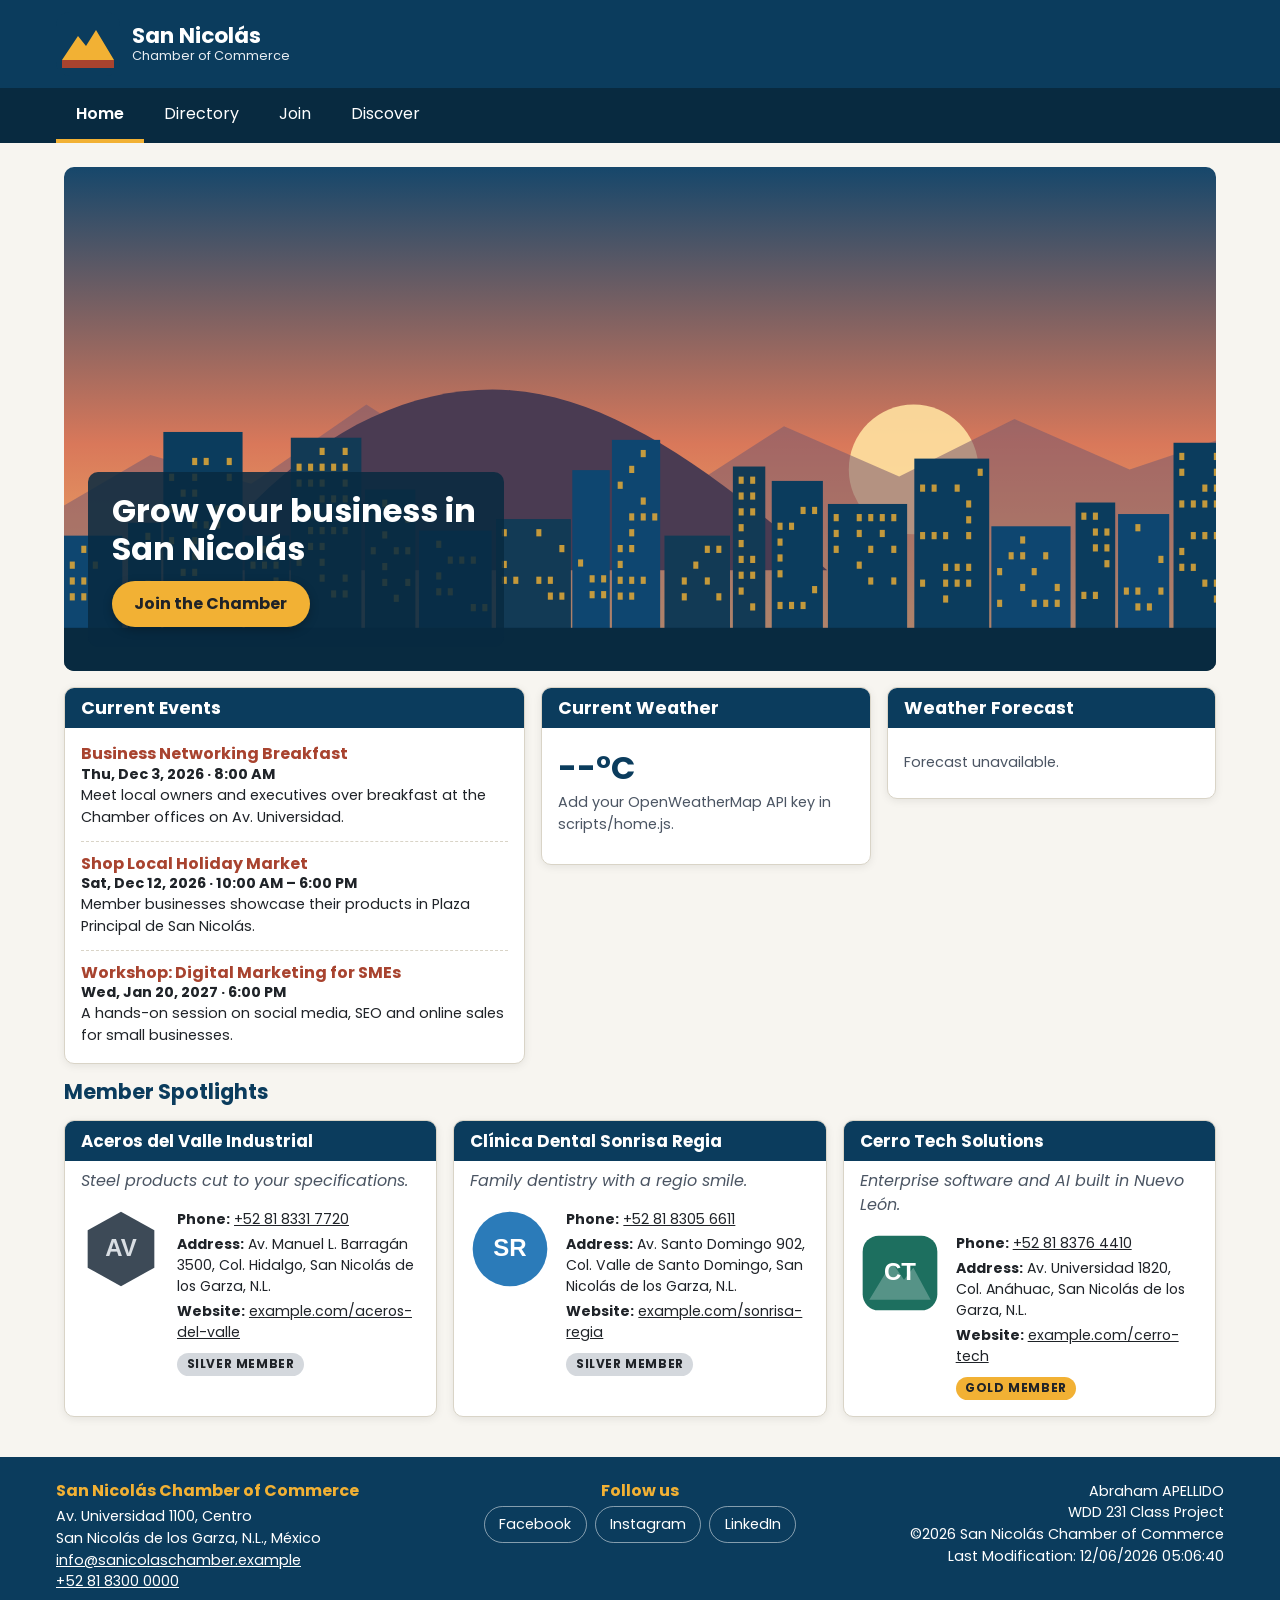
==== chamber/index.html @ 865063b8 "Chamber" ====
<!DOCTYPE html>
<html lang="en">

<head>
  <meta charset="UTF-8">
  <meta name="viewport" content="width=device-width, initial-scale=1.0">
  <title>San Nicolás Chamber of Commerce | Home</title>
  <meta name="description"
    content="The San Nicolás de los Garza Chamber of Commerce connects local businesses with events, networking, member spotlights and resources to grow in Nuevo León.">
  <meta name="author" content="Abraham">

  <!-- Open Graph (Facebook) -->
  <meta property="og:title" content="San Nicolás Chamber of Commerce">
  <meta property="og:description"
    content="Events, networking and member spotlights for businesses in San Nicolás de los Garza, Nuevo León.">
  <meta property="og:image" content="https://USERNAME.github.io/wdd231/chamber/images/og-image.png">
  <meta property="og:url" content="https://USERNAME.github.io/wdd231/chamber/index.html">
  <meta property="og:type" content="website">

  <link rel="icon" href="images/favicon.svg" type="image/svg+xml">

  <link rel="preconnect" href="https://fonts.googleapis.com">
  <link rel="preconnect" href="https://fonts.gstatic.com" crossorigin>
  <link href="https://fonts.googleapis.com/css2?family=Poppins:wght@400;600;700&display=swap" rel="stylesheet">

  <link rel="stylesheet" href="styles/normalize.css">
  <link rel="stylesheet" href="styles/small.css">
  <link rel="stylesheet" href="styles/larger.css">
</head>

<body>
  <header>
    <div class="header-bar">
      <a class="brand" href="index.html">
        <img src="images/logo.svg" alt="San Nicolás Chamber of Commerce logo" width="64" height="64">
        <span class="brand-name">San Nicolás <span>Chamber of Commerce</span></span>
      </a>
      <button id="menu" type="button" aria-label="Open menu" aria-expanded="false" aria-controls="primary-nav"></button>
    </div>
    <nav id="primary-nav" aria-label="Main">
      <ul class="nav-list">
        <li><a href="index.html" class="active" aria-current="page">Home</a></li>
        <li><a href="directory.html">Directory</a></li>
        <li><a href="join.html">Join</a></li>
        <li><a href="discover.html">Discover</a></li>
      </ul>
    </nav>
  </header>

  <main>
    <section class="hero">
      <img src="images/hero.svg"
        alt="Illustrated skyline of San Nicolás de los Garza at sunrise with the Topo Chico hill behind the city"
        width="1600" height="700" fetchpriority="high">
      <div class="hero-content">
        <h1>Grow your business in San Nicolás</h1>
        <a class="cta" href="join.html">Join the Chamber</a>
      </div>
    </section>

    <div class="home-grid">
      <section class="card events">
        <h2>Current Events</h2>
        <div class="card-body">
          <article class="event">
            <h3>Business Networking Breakfast</h3>
            <p><strong>Thu, Dec 3, 2026 · 8:00 AM</strong></p>
            <p>Meet local owners and executives over breakfast at the Chamber offices on Av. Universidad.</p>
          </article>
          <article class="event">
            <h3>Shop Local Holiday Market</h3>
            <p><strong>Sat, Dec 12, 2026 · 10:00 AM – 6:00 PM</strong></p>
            <p>Member businesses showcase their products in Plaza Principal de San Nicolás.</p>
          </article>
          <article class="event">
            <h3>Workshop: Digital Marketing for SMEs</h3>
            <p><strong>Wed, Jan 20, 2027 · 6:00 PM</strong></p>
            <p>A hands-on session on social media, SEO and online sales for small businesses.</p>
          </article>
        </div>
      </section>

      <section class="card weather">
        <h2>Current Weather</h2>
        <div class="card-body">
          <div class="weather-now">
            <img id="weather-icon" src="images/logo.svg" alt="" width="80" height="80" hidden>
            <div>
              <p class="temp" id="current-temp">--&deg;C</p>
              <p id="weather-desc" class="status">Loading weather…</p>
            </div>
          </div>
          <div class="weather-details" id="weather-details"></div>
        </div>
      </section>

      <section class="card forecast">
        <h2>Weather Forecast</h2>
        <div class="card-body">
          <ul class="forecast-list" id="forecast">
            <li class="status">Loading forecast…</li>
          </ul>
        </div>
      </section>
    </div>

    <section class="spotlights">
      <h2>Member Spotlights</h2>
      <div class="spotlight-container" id="spotlight-container">
        <p class="status">Loading spotlights…</p>
      </div>
    </section>
  </main>

  <footer>
    <div class="footer-grid">
      <div>
        <h2>San Nicolás Chamber of Commerce</h2>
        <address>
          Av. Universidad 1100, Centro<br>
          San Nicolás de los Garza, N.L., México<br>
          <a href="mailto:info@sanicolaschamber.example">info@sanicolaschamber.example</a><br>
          <a href="tel:+528183000000">+52 81 8300 0000</a>
        </address>
      </div>
      <div class="footer-social">
        <h2>Follow us</h2>
        <ul class="social">
          <li><a href="https://www.facebook.com" target="_blank" rel="noopener">Facebook</a></li>
          <li><a href="https://www.instagram.com" target="_blank" rel="noopener">Instagram</a></li>
          <li><a href="https://www.linkedin.com" target="_blank" rel="noopener">LinkedIn</a></li>
        </ul>
      </div>
      <div class="footer-dev">
        <p>Abraham APELLIDO</p>
        <p>WDD 231 Class Project</p>
        <p>&copy;<span id="currentyear"></span> San Nicolás Chamber of Commerce</p>
        <p id="lastModified"></p>
      </div>
    </div>
  </footer>

  <script src="scripts/common.js" defer></script>
  <script src="scripts/home.js" defer></script>
</body>

</html>
---- chamber/styles/small.css ----
/* ===== San Nicolás Chamber of Commerce — base / mobile styles ===== */
:root {
  --primary: #0b3c5d;      /* deep blue */
  --secondary: #a8432f;    /* terracotta */
  --accent: #f2b134;       /* gold */
  --background: #f7f5f0;   /* warm off-white */
  --surface: #ffffff;
  --text: #1f2328;
  --muted: #4b5563;
  --border: #d9d4c7;
  --radius: 10px;
  --shadow: 0 2px 8px rgb(0 0 0 / 0.08);
  --font: "Poppins", "Segoe UI", Arial, sans-serif;
}

body {
  font-family: var(--font);
  background: var(--background);
  color: var(--text);
  line-height: 1.5;
  min-height: 100vh;
  display: flex;
  flex-direction: column;
}

main {
  flex: 1;
  width: 100%;
  max-width: 1200px;
  margin: 0 auto;
  padding: 1rem;
}

h1, h2, h3 {
  line-height: 1.2;
}

.visually-hidden {
  position: absolute;
  width: 1px;
  height: 1px;
  overflow: hidden;
  clip: rect(0 0 0 0);
  white-space: nowrap;
}

/* ---------- Header ---------- */
header {
  background: var(--primary);
  color: #fff;
}

.header-bar {
  max-width: 1200px;
  margin: 0 auto;
  padding: 0.75rem 1rem;
  display: flex;
  align-items: center;
  gap: 0.75rem;
}

.brand {
  display: flex;
  align-items: center;
  gap: 0.75rem;
  text-decoration: none;
  color: #fff;
  flex: 1;
}

.brand img {
  width: 48px;
  height: 48px;
}

.brand-name {
  font-size: 1.05rem;
  font-weight: 700;
  line-height: 1.15;
}

.brand-name span {
  display: block;
  font-size: 0.8rem;
  font-weight: 400;
  color: #e8edf2;
}

#menu {
  background: none;
  border: 2px solid rgb(255 255 255 / 0.6);
  border-radius: 6px;
  color: #fff;
  font-size: 1.5rem;
  width: 44px;
  height: 44px;
  line-height: 1;
}

#menu::before {
  content: "☰";
}

#menu.open::before {
  content: "✕";
}

/* ---------- Navigation ---------- */
#primary-nav {
  display: none;
  background: #082a40;
}

#primary-nav.open {
  display: block;
}

#primary-nav ul {
  max-width: 1200px;
  margin: 0 auto;
}

#primary-nav a {
  display: block;
  padding: 0.85rem 1rem;
  color: #fff;
  text-decoration: none;
  border-top: 1px solid rgb(255 255 255 / 0.1);
}

#primary-nav a:hover,
#primary-nav a:focus-visible {
  background: rgb(255 255 255 / 0.12);
}

#primary-nav a.active {
  border-left: 4px solid var(--accent);
  font-weight: 600;
}

/* ---------- Shared card ---------- */
.card {
  background: var(--surface);
  border: 1px solid var(--border);
  border-radius: var(--radius);
  box-shadow: var(--shadow);
  overflow: hidden;
}

.card > h2 {
  background: var(--primary);
  color: #fff;
  font-size: 1.1rem;
  padding: 0.6rem 1rem;
}

.card-body {
  padding: 1rem;
}

/* ---------- Home: hero ---------- */
.hero {
  position: relative;
  border-radius: var(--radius);
  overflow: hidden;
  margin-bottom: 1rem;
}

.hero img {
  width: 100%;
  height: auto;
}

.hero-content {
  background: var(--primary);
  color: #fff;
  padding: 1rem;
}

.hero-content h1 {
  font-size: 1.35rem;
  margin-bottom: 0.75rem;
}

.cta {
  display: inline-block;
  background: var(--accent);
  color: var(--text);
  font-weight: 700;
  text-decoration: none;
  padding: 0.7rem 1.4rem;
  border-radius: 999px;
  box-shadow: 0 3px 10px rgb(0 0 0 / 0.25);
  transition: transform 0.15s ease, background 0.15s ease;
}

.cta:hover,
.cta:focus-visible {
  background: #ffc857;
  transform: translateY(-2px);
}

/* ---------- Home: info grid ---------- */
.home-grid,
.spotlights {
  display: grid;
  gap: 1rem;
  margin-bottom: 1rem;
}

.event {
  padding-bottom: 0.75rem;
  margin-bottom: 0.75rem;
  border-bottom: 1px dashed var(--border);
}

.event:last-child {
  border-bottom: none;
  margin-bottom: 0;
  padding-bottom: 0;
}

.event h3 {
  font-size: 1rem;
  color: var(--secondary);
}

.event p {
  font-size: 0.9rem;
}

.weather-now {
  display: flex;
  align-items: center;
  gap: 1rem;
}

.weather-now img {
  width: 80px;
  height: 80px;
  background: #e6eef4;
  border-radius: 50%;
}

.temp {
  font-size: 2rem;
  font-weight: 700;
  color: var(--primary);
}

.weather-details {
  margin-top: 0.75rem;
  font-size: 0.9rem;
}

.weather-details p span,
.forecast-list strong {
  font-weight: 600;
}

.forecast-list li {
  display: flex;
  justify-content: space-between;
  padding: 0.5rem 0;
  border-bottom: 1px solid var(--border);
}

.forecast-list li:last-child {
  border-bottom: none;
}

.status {
  color: var(--muted);
  font-size: 0.9rem;
}

/* ---------- Spotlights ---------- */
.spotlights > h2 {
  font-size: 1.3rem;
  color: var(--primary);
}

.spotlight-container {
  display: grid;
  gap: 1rem;
}

.spotlight h3 {
  background: var(--primary);
  color: #fff;
  font-size: 1.05rem;
  padding: 0.6rem 1rem;
}

.spotlight .tagline {
  font-style: italic;
  color: var(--muted);
  padding: 0.5rem 1rem 0;
}

.spotlight-body {
  display: flex;
  gap: 1rem;
  padding: 1rem;
  align-items: flex-start;
}

.spotlight-body img {
  width: 80px;
  height: 80px;
  flex-shrink: 0;
}

.spotlight-body p {
  font-size: 0.88rem;
  margin-bottom: 0.25rem;
  overflow-wrap: anywhere;
}

.level {
  display: inline-block;
  font-size: 0.75rem;
  font-weight: 700;
  text-transform: uppercase;
  letter-spacing: 0.05em;
  padding: 0.15rem 0.6rem;
  border-radius: 999px;
  margin-top: 0.35rem;
}

.level-3 {
  background: var(--accent);
  color: var(--text);
}

.level-2 {
  background: #d4d8dd;
  color: var(--text);
}

.level-1 {
  background: #e8e2d5;
  color: var(--text);
}

/* ---------- Directory ---------- */
.directory-header {
  display: flex;
  flex-wrap: wrap;
  justify-content: space-between;
  align-items: center;
  gap: 0.75rem;
  margin-bottom: 1rem;
}

.directory-header h1 {
  font-size: 1.5rem;
  color: var(--primary);
}

.view-toggle {
  display: flex;
  gap: 0.5rem;
}

.view-toggle button {
  background: var(--surface);
  border: 2px solid var(--primary);
  color: var(--primary);
  border-radius: 6px;
  padding: 0.45rem 1rem;
  font-weight: 600;
  min-height: 44px;
}

.view-toggle button[aria-pressed="true"] {
  background: var(--primary);
  color: #fff;
}

/* Grid view */
.members.grid {
  display: grid;
  gap: 1rem;
}

.members.grid .member {
  background: var(--surface);
  border: 1px solid var(--border);
  border-radius: var(--radius);
  box-shadow: var(--shadow);
  padding: 1rem;
  text-align: center;
}

.members.grid .member img {
  width: 100px;
  height: 100px;
  margin: 0 auto 0.75rem;
}

.members.grid .member h2 {
  font-size: 1.1rem;
  color: var(--primary);
}

.member p {
  font-size: 0.9rem;
  overflow-wrap: anywhere;
}

.member .industry {
  color: var(--muted);
  font-style: italic;
}

/* List view */
.members.list .member {
  display: grid;
  gap: 0.15rem;
  padding: 0.75rem 1rem;
  background: var(--surface);
}

.members.list .member:nth-child(even) {
  background: #ece7dc;
}

.members.list .member img,
.members.list .member .industry {
  display: none;
}

.members.list .member h2 {
  font-size: 1rem;
  color: var(--primary);
}

/* ---------- Footer ---------- */
footer {
  background: var(--primary);
  color: #fff;
  font-size: 0.9rem;
}

.footer-grid {
  max-width: 1200px;
  margin: 0 auto;
  padding: 1.5rem 1rem;
  display: grid;
  gap: 1.25rem;
}

footer h2 {
  font-size: 1rem;
  margin-bottom: 0.4rem;
  color: var(--accent);
}

footer address {
  font-style: normal;
}

.social {
  display: flex;
  flex-wrap: wrap;
  gap: 0.5rem;
}

.social a {
  display: inline-block;
  padding: 0.4rem 0.9rem;
  border: 1px solid rgb(255 255 255 / 0.5);
  border-radius: 999px;
  text-decoration: none;
}

.social a:hover,
.social a:focus-visible {
  background: rgb(255 255 255 / 0.15);
}

a:focus-visible,
button:focus-visible {
  outline: 3px solid var(--accent);
  outline-offset: 2px;
}
---- chamber/styles/larger.css ----
/* ===== Larger views ===== */

/* Tablet and up */
@media (min-width: 40em) {
  .members.grid {
    grid-template-columns: repeat(2, 1fr);
  }

  .members.list .member {
    grid-template-columns: 1.3fr 2fr 1fr 1.2fr;
    align-items: center;
    gap: 1rem;
  }

  .members.list .member p {
    margin: 0;
  }

  .spotlight-container {
    grid-template-columns: repeat(2, 1fr);
  }

  /* Hero call to action sits over the image */
  .hero-content {
    position: absolute;
    left: 1.5rem;
    bottom: 1.5rem;
    max-width: 26rem;
    background: rgb(8 42 64 / 0.85);
    border-radius: var(--radius);
    padding: 1.25rem 1.5rem;
  }

  .hero-content h1 {
    font-size: 1.6rem;
  }

  .footer-grid {
    grid-template-columns: repeat(3, 1fr);
    align-items: start;
  }

  .footer-dev {
    text-align: right;
  }

  .footer-social {
    text-align: center;
  }

  .social {
    justify-content: center;
  }
}

/* Desktop */
@media (min-width: 64em) {
  #menu {
    display: none;
  }

  #primary-nav,
  #primary-nav.open {
    display: block;
  }

  #primary-nav ul {
    display: flex;
    padding: 0 1rem;
  }

  #primary-nav a {
    border-top: none;
    border-bottom: 4px solid transparent;
    padding: 0.85rem 1.25rem;
  }

  #primary-nav a.active {
    border-left: none;
    border-bottom-color: var(--accent);
  }

  .brand img {
    width: 64px;
    height: 64px;
  }

  .brand-name {
    font-size: 1.35rem;
  }

  main {
    padding: 1.5rem;
  }

  .hero-content h1 {
    font-size: 2rem;
  }

  /* Events | Current weather | Forecast */
  .home-grid {
    grid-template-columns: 1.4fr 1fr 1fr;
    align-items: start;
  }

  .spotlight-container {
    grid-template-columns: repeat(3, 1fr);
  }

  .members.grid {
    grid-template-columns: repeat(3, 1fr);
  }
}
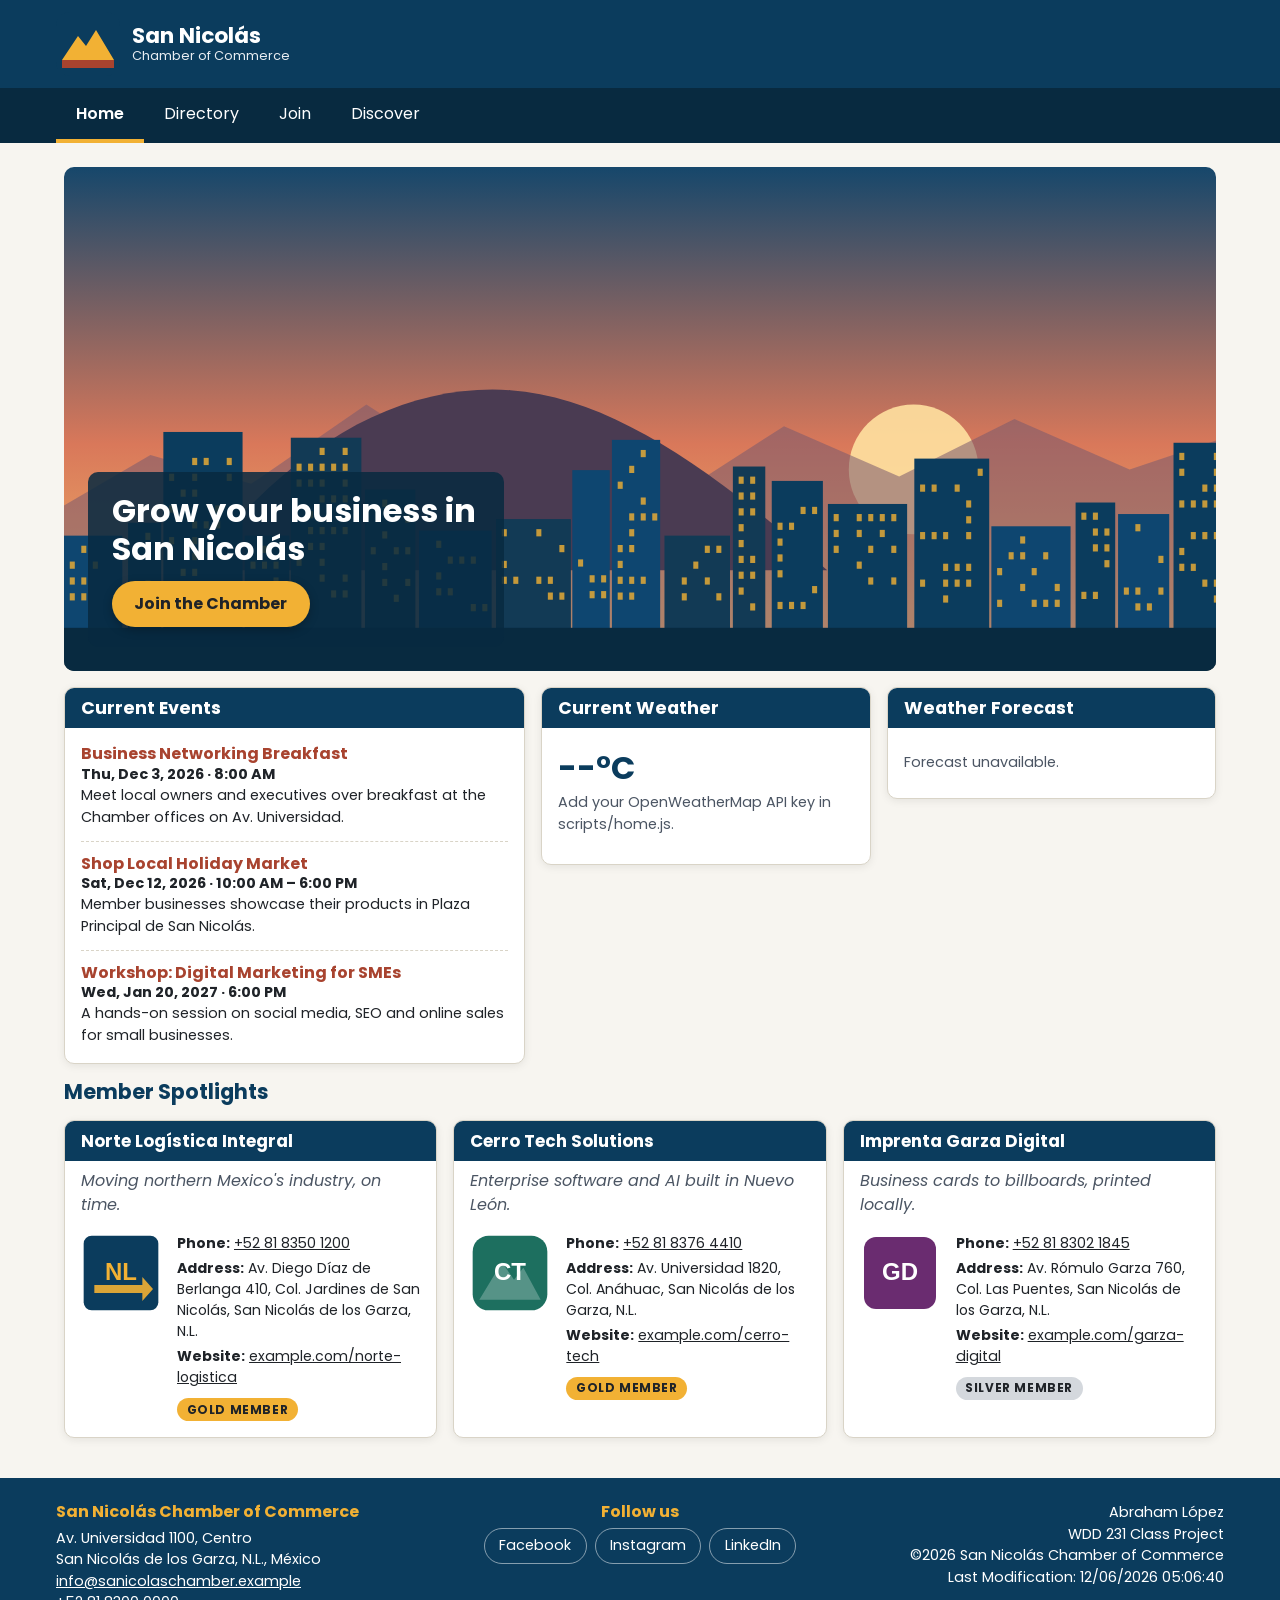
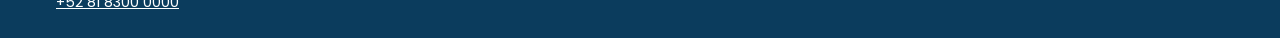
==== commit c2ef25b1: "fixes" ====
--- a/chamber/index.html
+++ b/chamber/index.html
@@ -7,14 +7,14 @@
   <title>San Nicolás Chamber of Commerce | Home</title>
   <meta name="description"
     content="The San Nicolás de los Garza Chamber of Commerce connects local businesses with events, networking, member spotlights and resources to grow in Nuevo León.">
-  <meta name="author" content="Abraham">
+  <meta name="author" content="Abraham López">
 
   <!-- Open Graph (Facebook) -->
   <meta property="og:title" content="San Nicolás Chamber of Commerce">
   <meta property="og:description"
     content="Events, networking and member spotlights for businesses in San Nicolás de los Garza, Nuevo León.">
-  <meta property="og:image" content="https://USERNAME.github.io/wdd231/chamber/images/og-image.png">
-  <meta property="og:url" content="https://USERNAME.github.io/wdd231/chamber/index.html">
+  <meta property="og:image" content="https://harsh85cs.github.io/wdd231/chamber/images/og-image.png">
+  <meta property="og:url" content="https://harsh85cs.github.io/wdd231/chamber/index.html">
   <meta property="og:type" content="website">
 
   <link rel="icon" href="images/favicon.svg" type="image/svg+xml">
@@ -26,6 +26,8 @@
   <link rel="stylesheet" href="styles/normalize.css">
   <link rel="stylesheet" href="styles/small.css">
   <link rel="stylesheet" href="styles/larger.css">
+  <script src="scripts/common.js" defer></script>
+  <script src="scripts/home.js" defer></script>
 </head>
 
 <body>
@@ -132,7 +134,7 @@
         </ul>
       </div>
       <div class="footer-dev">
-        <p>Abraham APELLIDO</p>
+        <p>Abraham López</p>
         <p>WDD 231 Class Project</p>
         <p>&copy;<span id="currentyear"></span> San Nicolás Chamber of Commerce</p>
         <p id="lastModified"></p>
@@ -140,8 +142,6 @@
     </div>
   </footer>
 
-  <script src="scripts/common.js" defer></script>
-  <script src="scripts/home.js" defer></script>
 </body>
 
 </html>
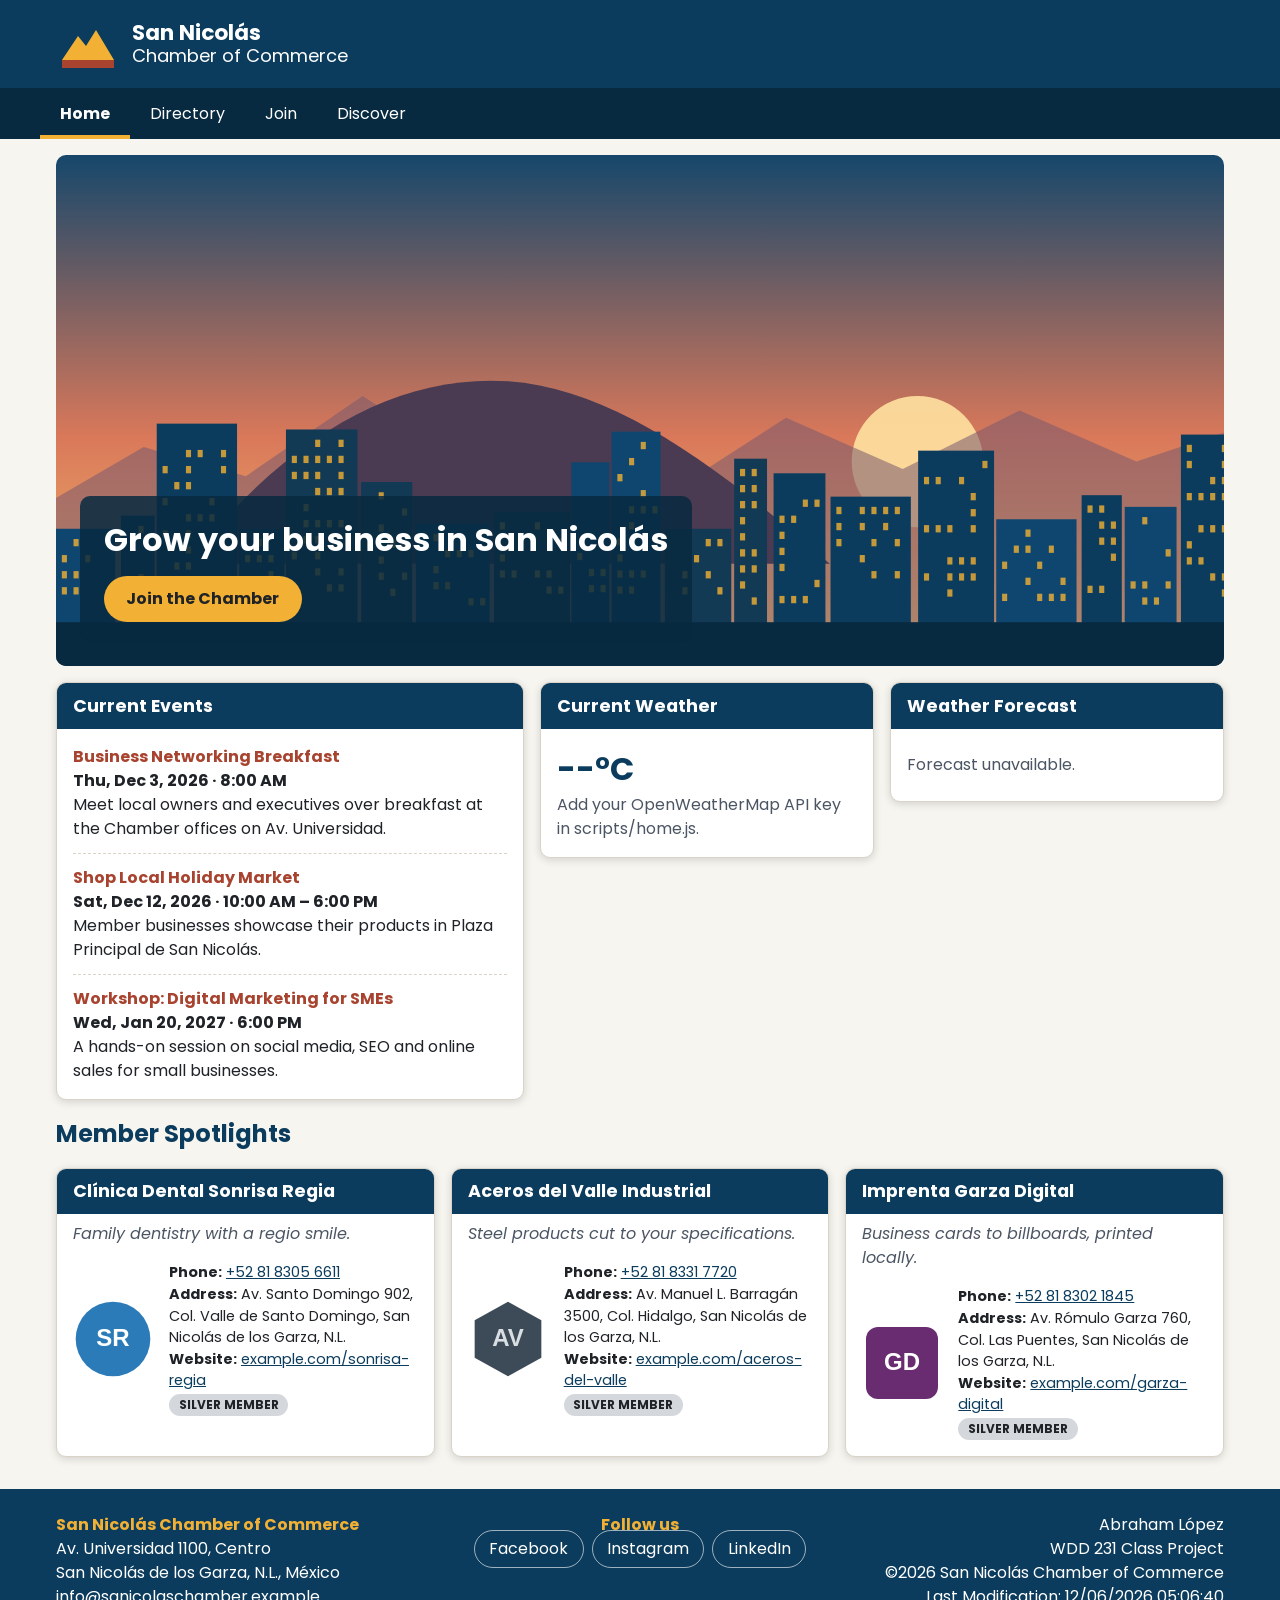
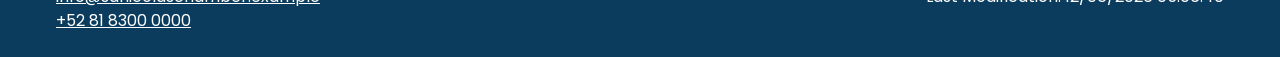
==== commit d4cc132c: "less styles" ====
--- a/chamber/index.html
+++ b/chamber/index.html
@@ -35,7 +35,7 @@
     <div class="header-bar">
       <a class="brand" href="index.html">
         <img src="images/logo.svg" alt="San Nicolás Chamber of Commerce logo" width="64" height="64">
-        <span class="brand-name">San Nicolás <span>Chamber of Commerce</span></span>
+        <span>San Nicolás <small>Chamber of Commerce</small></span>
       </a>
       <button id="menu" type="button" aria-label="Open menu" aria-expanded="false" aria-controls="primary-nav"></button>
     </div>
--- a/chamber/styles/small.css
+++ b/chamber/styles/small.css
@@ -1,53 +1,49 @@
 /* ===== San Nicolás Chamber of Commerce — base / mobile styles ===== */
 :root {
-  --primary: #0b3c5d;      /* deep blue */
-  --secondary: #a8432f;    /* terracotta */
-  --accent: #f2b134;       /* gold */
-  --background: #f7f5f0;   /* warm off-white */
-  --surface: #ffffff;
+  /* Palette: every color is a hex value stored in a variable */
+  --primary: #0b3c5d;
+  --primary-dark: #082a40;
+  --secondary: #a8432f;
+  --accent: #f2b134;
+  --background: #f7f5f0;
+  --white: #ffffff;
   --text: #1f2328;
   --muted: #4b5563;
   --border: #d9d4c7;
+  --light: #ece7dc;
+  --silver: #d4d8dd;
+  --overlay: #082a40d9;
+  --white-15: #ffffff26;
+  --white-60: #ffffff99;
+  --clear: #ffffff00;
+  --shadow: 0 2px 8px #00000026;
   --radius: 10px;
-  --shadow: 0 2px 8px rgb(0 0 0 / 0.08);
-  --font: "Poppins", "Segoe UI", Arial, sans-serif;
 }
 
 body {
-  font-family: var(--font);
+  font-family: "Poppins", Arial, sans-serif;
   background: var(--background);
   color: var(--text);
   line-height: 1.5;
-  min-height: 100vh;
-  display: flex;
-  flex-direction: column;
 }
 
 main {
-  flex: 1;
-  width: 100%;
   max-width: 1200px;
   margin: 0 auto;
   padding: 1rem;
 }
 
-h1, h2, h3 {
-  line-height: 1.2;
-}
-
-.visually-hidden {
-  position: absolute;
-  width: 1px;
-  height: 1px;
-  overflow: hidden;
-  clip: rect(0 0 0 0);
-  white-space: nowrap;
-}
-
-/* ---------- Header ---------- */
-header {
+main a {
+  color: var(--primary);
+}
+
+/* ---------- Header & navigation ---------- */
+header,
+footer,
+.card > h2,
+.spotlight h3 {
   background: var(--primary);
-  color: #fff;
+  color: var(--white);
 }
 
 .header-bar {
@@ -56,45 +52,32 @@
   padding: 0.75rem 1rem;
   display: flex;
   align-items: center;
-  gap: 0.75rem;
+  justify-content: space-between;
 }
 
 .brand {
   display: flex;
   align-items: center;
   gap: 0.75rem;
+  color: var(--white);
   text-decoration: none;
-  color: #fff;
-  flex: 1;
-}
-
-.brand img {
-  width: 48px;
-  height: 48px;
-}
-
-.brand-name {
-  font-size: 1.05rem;
   font-weight: 700;
   line-height: 1.15;
 }
 
-.brand-name span {
+.brand small {
   display: block;
-  font-size: 0.8rem;
   font-weight: 400;
-  color: #e8edf2;
 }
 
 #menu {
-  background: none;
-  border: 2px solid rgb(255 255 255 / 0.6);
+  background: var(--clear);
+  border: 2px solid var(--white-60);
   border-radius: 6px;
-  color: #fff;
+  color: var(--white);
   font-size: 1.5rem;
   width: 44px;
   height: 44px;
-  line-height: 1;
 }
 
 #menu::before {
@@ -105,57 +88,56 @@
   content: "✕";
 }
 
-/* ---------- Navigation ---------- */
 #primary-nav {
   display: none;
-  background: #082a40;
+  background: var(--primary-dark);
 }
 
 #primary-nav.open {
   display: block;
-}
-
-#primary-nav ul {
-  max-width: 1200px;
-  margin: 0 auto;
 }
 
 #primary-nav a {
   display: block;
   padding: 0.85rem 1rem;
-  color: #fff;
+  color: var(--white);
   text-decoration: none;
-  border-top: 1px solid rgb(255 255 255 / 0.1);
 }
 
 #primary-nav a:hover,
-#primary-nav a:focus-visible {
-  background: rgb(255 255 255 / 0.12);
+.social a:hover {
+  background: var(--white-15);
 }
 
 #primary-nav a.active {
-  border-left: 4px solid var(--accent);
-  font-weight: 600;
-}
-
-/* ---------- Shared card ---------- */
-.card {
-  background: var(--surface);
+  font-weight: 700;
+  box-shadow: inset 4px 0 var(--accent);
+}
+
+/* ---------- Cards (shared) ---------- */
+.card,
+.members.grid .member {
+  background: var(--white);
   border: 1px solid var(--border);
   border-radius: var(--radius);
   box-shadow: var(--shadow);
   overflow: hidden;
 }
 
-.card > h2 {
-  background: var(--primary);
-  color: #fff;
+.card > h2,
+.spotlight h3 {
   font-size: 1.1rem;
   padding: 0.6rem 1rem;
 }
 
 .card-body {
   padding: 1rem;
+}
+
+.status,
+.tagline,
+.industry {
+  color: var(--muted);
 }
 
 /* ---------- Home: hero ---------- */
@@ -163,61 +145,39 @@
   position: relative;
   border-radius: var(--radius);
   overflow: hidden;
-  margin-bottom: 1rem;
 }
 
 .hero img {
   width: 100%;
-  height: auto;
 }
 
 .hero-content {
   background: var(--primary);
-  color: #fff;
-  padding: 1rem;
-}
-
-.hero-content h1 {
-  font-size: 1.35rem;
-  margin-bottom: 0.75rem;
+  color: var(--white);
+  padding: 1rem;
 }
 
 .cta {
   display: inline-block;
+  margin-top: 0.75rem;
   background: var(--accent);
   color: var(--text);
   font-weight: 700;
   text-decoration: none;
   padding: 0.7rem 1.4rem;
   border-radius: 999px;
-  box-shadow: 0 3px 10px rgb(0 0 0 / 0.25);
-  transition: transform 0.15s ease, background 0.15s ease;
-}
-
-.cta:hover,
-.cta:focus-visible {
-  background: #ffc857;
+}
+
+.cta:hover {
   transform: translateY(-2px);
 }
 
-/* ---------- Home: info grid ---------- */
+/* ---------- Home: grids ---------- */
 .home-grid,
-.spotlights {
+.spotlight-container {
   display: grid;
   gap: 1rem;
-  margin-bottom: 1rem;
-}
-
-.event {
-  padding-bottom: 0.75rem;
-  margin-bottom: 0.75rem;
-  border-bottom: 1px dashed var(--border);
-}
-
-.event:last-child {
-  border-bottom: none;
-  margin-bottom: 0;
-  padding-bottom: 0;
+  margin: 1rem 0;
 }
 
 .event h3 {
@@ -225,95 +185,52 @@
   color: var(--secondary);
 }
 
-.event p {
-  font-size: 0.9rem;
-}
-
-.weather-now {
+.event + .event {
+  margin-top: 0.75rem;
+  padding-top: 0.75rem;
+  border-top: 1px dashed var(--border);
+}
+
+.weather-now,
+.spotlight-body {
   display: flex;
   align-items: center;
   gap: 1rem;
 }
 
-.weather-now img {
-  width: 80px;
-  height: 80px;
-  background: #e6eef4;
-  border-radius: 50%;
-}
-
 .temp {
   font-size: 2rem;
   font-weight: 700;
   color: var(--primary);
 }
 
-.weather-details {
-  margin-top: 0.75rem;
-  font-size: 0.9rem;
-}
-
-.weather-details p span,
-.forecast-list strong {
-  font-weight: 600;
-}
-
 .forecast-list li {
   display: flex;
   justify-content: space-between;
   padding: 0.5rem 0;
-  border-bottom: 1px solid var(--border);
-}
-
-.forecast-list li:last-child {
-  border-bottom: none;
-}
-
-.status {
-  color: var(--muted);
+}
+
+.spotlights > h2,
+.directory-header h1 {
+  color: var(--primary);
+}
+
+.spotlight-body {
+  padding: 1rem;
+}
+
+.spotlight-body img {
+  flex-shrink: 0;
+}
+
+.tagline {
+  font-style: italic;
+  padding: 0.5rem 1rem 0;
+}
+
+.spotlight-body p,
+.member p {
   font-size: 0.9rem;
-}
-
-/* ---------- Spotlights ---------- */
-.spotlights > h2 {
-  font-size: 1.3rem;
-  color: var(--primary);
-}
-
-.spotlight-container {
-  display: grid;
-  gap: 1rem;
-}
-
-.spotlight h3 {
-  background: var(--primary);
-  color: #fff;
-  font-size: 1.05rem;
-  padding: 0.6rem 1rem;
-}
-
-.spotlight .tagline {
-  font-style: italic;
-  color: var(--muted);
-  padding: 0.5rem 1rem 0;
-}
-
-.spotlight-body {
-  display: flex;
-  gap: 1rem;
-  padding: 1rem;
-  align-items: flex-start;
-}
-
-.spotlight-body img {
-  width: 80px;
-  height: 80px;
-  flex-shrink: 0;
-}
-
-.spotlight-body p {
-  font-size: 0.88rem;
-  margin-bottom: 0.25rem;
   overflow-wrap: anywhere;
 }
 
@@ -322,25 +239,17 @@
   font-size: 0.75rem;
   font-weight: 700;
   text-transform: uppercase;
-  letter-spacing: 0.05em;
   padding: 0.15rem 0.6rem;
   border-radius: 999px;
-  margin-top: 0.35rem;
+  background: var(--light);
 }
 
 .level-3 {
   background: var(--accent);
-  color: var(--text);
 }
 
 .level-2 {
-  background: #d4d8dd;
-  color: var(--text);
-}
-
-.level-1 {
-  background: #e8e2d5;
-  color: var(--text);
+  background: var(--silver);
 }
 
 /* ---------- Directory ---------- */
@@ -350,99 +259,61 @@
   justify-content: space-between;
   align-items: center;
   gap: 0.75rem;
-  margin-bottom: 1rem;
-}
-
-.directory-header h1 {
-  font-size: 1.5rem;
-  color: var(--primary);
-}
-
-.view-toggle {
-  display: flex;
-  gap: 0.5rem;
 }
 
 .view-toggle button {
-  background: var(--surface);
+  background: var(--white);
   border: 2px solid var(--primary);
   color: var(--primary);
   border-radius: 6px;
   padding: 0.45rem 1rem;
-  font-weight: 600;
-  min-height: 44px;
+  font-weight: 700;
 }
 
 .view-toggle button[aria-pressed="true"] {
   background: var(--primary);
-  color: #fff;
-}
-
-/* Grid view */
+  color: var(--white);
+}
+
 .members.grid {
   display: grid;
   gap: 1rem;
+  margin-top: 1rem;
 }
 
 .members.grid .member {
-  background: var(--surface);
-  border: 1px solid var(--border);
-  border-radius: var(--radius);
-  box-shadow: var(--shadow);
   padding: 1rem;
   text-align: center;
 }
 
-.members.grid .member img {
-  width: 100px;
-  height: 100px;
+.members.grid img {
   margin: 0 auto 0.75rem;
 }
 
-.members.grid .member h2 {
-  font-size: 1.1rem;
-  color: var(--primary);
-}
-
-.member p {
-  font-size: 0.9rem;
-  overflow-wrap: anywhere;
-}
-
-.member .industry {
-  color: var(--muted);
-  font-style: italic;
-}
-
-/* List view */
+.member h2 {
+  font-size: 1.05rem;
+  color: var(--primary);
+}
+
+.members.list {
+  margin-top: 1rem;
+}
+
 .members.list .member {
-  display: grid;
-  gap: 0.15rem;
+  background: var(--white);
   padding: 0.75rem 1rem;
-  background: var(--surface);
 }
 
 .members.list .member:nth-child(even) {
-  background: #ece7dc;
-}
-
-.members.list .member img,
-.members.list .member .industry {
+  background: var(--light);
+}
+
+.members.list img,
+.members.list .industry {
   display: none;
 }
 
-.members.list .member h2 {
-  font-size: 1rem;
-  color: var(--primary);
-}
-
 /* ---------- Footer ---------- */
-footer {
-  background: var(--primary);
-  color: #fff;
-  font-size: 0.9rem;
-}
-
 .footer-grid {
   max-width: 1200px;
   margin: 0 auto;
@@ -453,8 +324,11 @@
 
 footer h2 {
   font-size: 1rem;
-  margin-bottom: 0.4rem;
   color: var(--accent);
+}
+
+footer a {
+  color: var(--white);
 }
 
 footer address {
@@ -463,25 +337,17 @@
 
 .social {
   display: flex;
-  flex-wrap: wrap;
   gap: 0.5rem;
 }
 
 .social a {
-  display: inline-block;
   padding: 0.4rem 0.9rem;
-  border: 1px solid rgb(255 255 255 / 0.5);
+  border: 1px solid var(--white-60);
   border-radius: 999px;
   text-decoration: none;
 }
 
-.social a:hover,
-.social a:focus-visible {
-  background: rgb(255 255 255 / 0.15);
-}
-
-a:focus-visible,
-button:focus-visible {
+:focus-visible {
   outline: 3px solid var(--accent);
   outline-offset: 2px;
 }
--- a/chamber/styles/larger.css
+++ b/chamber/styles/larger.css
@@ -2,22 +2,16 @@
 
 /* Tablet and up */
 @media (min-width: 40em) {
-  .members.grid {
+  .members.grid,
+  .spotlight-container {
     grid-template-columns: repeat(2, 1fr);
   }
 
   .members.list .member {
+    display: grid;
     grid-template-columns: 1.3fr 2fr 1fr 1.2fr;
     align-items: center;
     gap: 1rem;
-  }
-
-  .members.list .member p {
-    margin: 0;
-  }
-
-  .spotlight-container {
-    grid-template-columns: repeat(2, 1fr);
   }
 
   /* Hero call to action sits over the image */
@@ -25,23 +19,13 @@
     position: absolute;
     left: 1.5rem;
     bottom: 1.5rem;
-    max-width: 26rem;
-    background: rgb(8 42 64 / 0.85);
+    background: var(--overlay);
     border-radius: var(--radius);
     padding: 1.25rem 1.5rem;
   }
 
-  .hero-content h1 {
-    font-size: 1.6rem;
-  }
-
   .footer-grid {
     grid-template-columns: repeat(3, 1fr);
-    align-items: start;
-  }
-
-  .footer-dev {
-    text-align: right;
   }
 
   .footer-social {
@@ -51,6 +35,10 @@
   .social {
     justify-content: center;
   }
+
+  .footer-dev {
+    text-align: right;
+  }
 }
 
 /* Desktop */
@@ -59,38 +47,26 @@
     display: none;
   }
 
-  #primary-nav,
-  #primary-nav.open {
+  #primary-nav {
     display: block;
   }
 
   #primary-nav ul {
     display: flex;
-    padding: 0 1rem;
+    max-width: 1200px;
+    margin: 0 auto;
   }
 
   #primary-nav a {
-    border-top: none;
-    border-bottom: 4px solid transparent;
     padding: 0.85rem 1.25rem;
   }
 
   #primary-nav a.active {
-    border-left: none;
-    border-bottom-color: var(--accent);
+    box-shadow: inset 0 -4px var(--accent);
   }
 
-  .brand img {
-    width: 64px;
-    height: 64px;
-  }
-
-  .brand-name {
+  .brand {
     font-size: 1.35rem;
-  }
-
-  main {
-    padding: 1.5rem;
   }
 
   .hero-content h1 {
@@ -103,11 +79,8 @@
     align-items: start;
   }
 
+  .members.grid,
   .spotlight-container {
     grid-template-columns: repeat(3, 1fr);
   }
-
-  .members.grid {
-    grid-template-columns: repeat(3, 1fr);
-  }
 }
